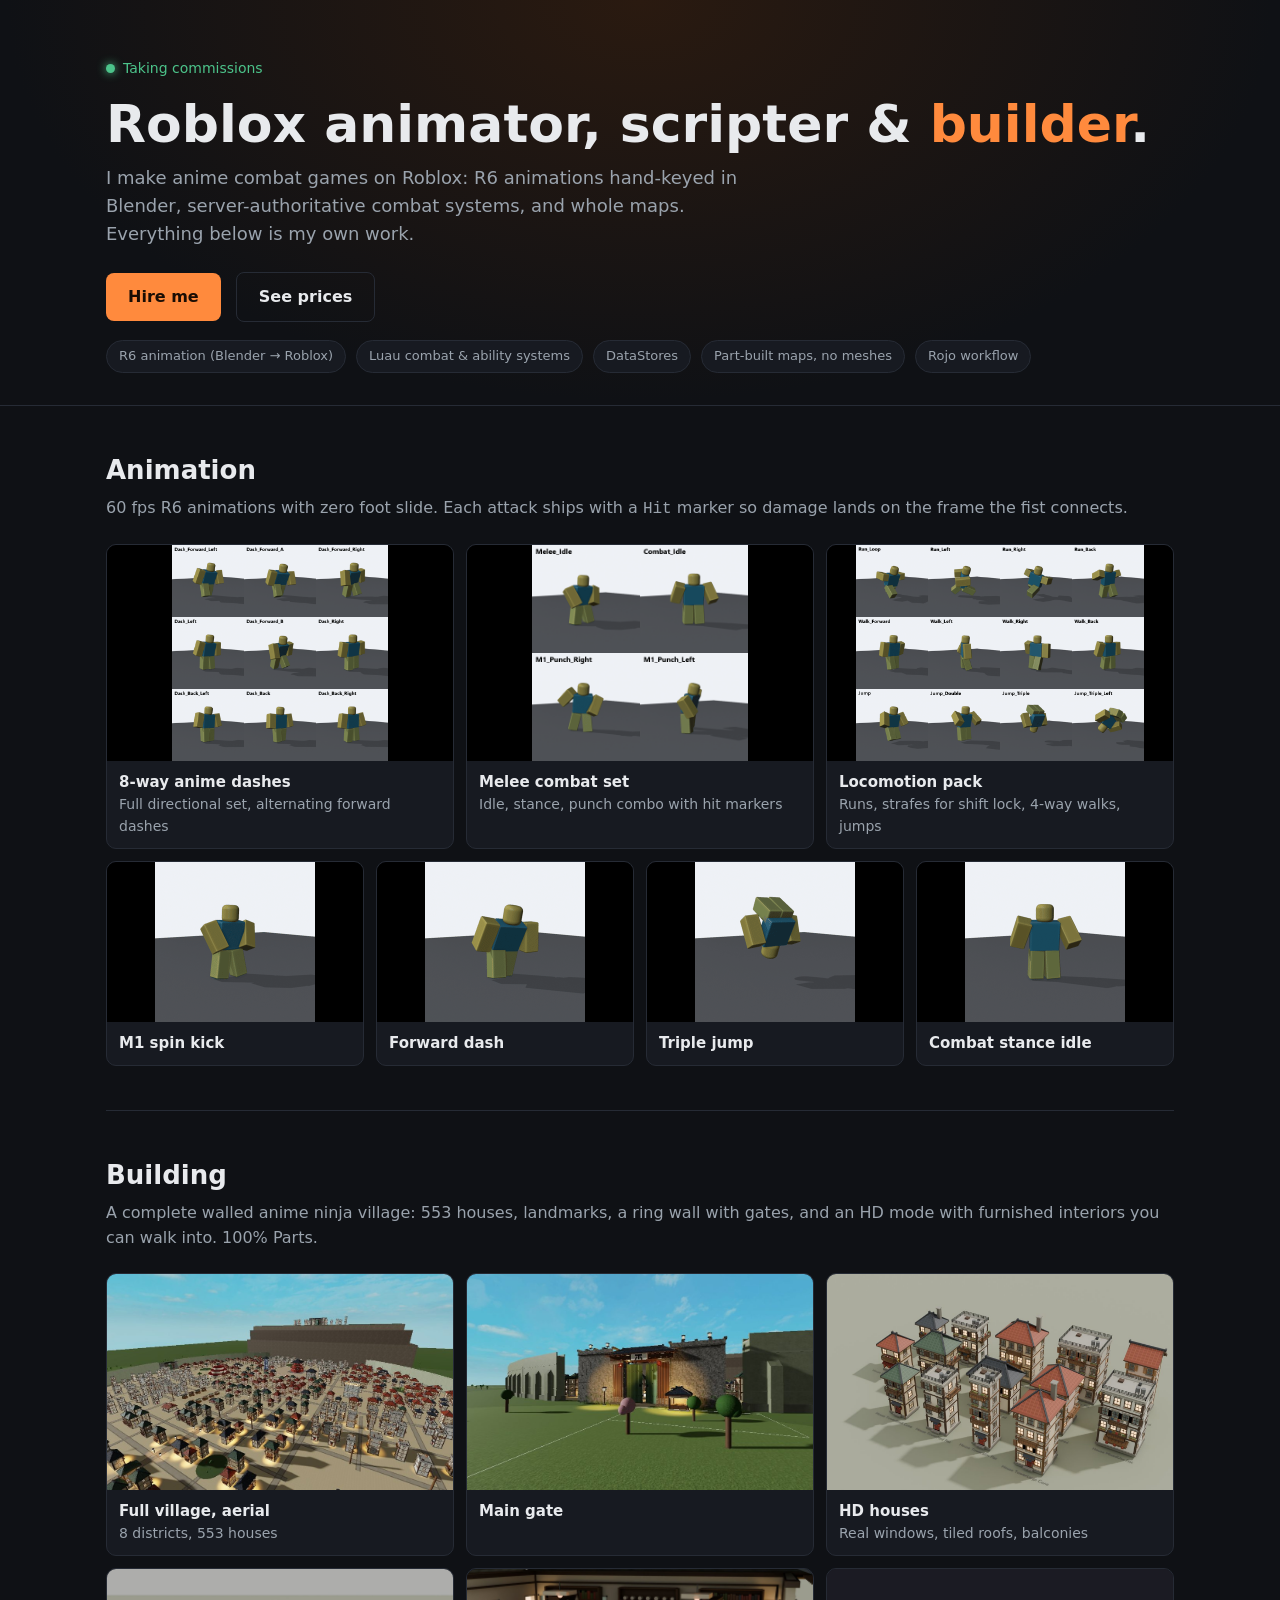
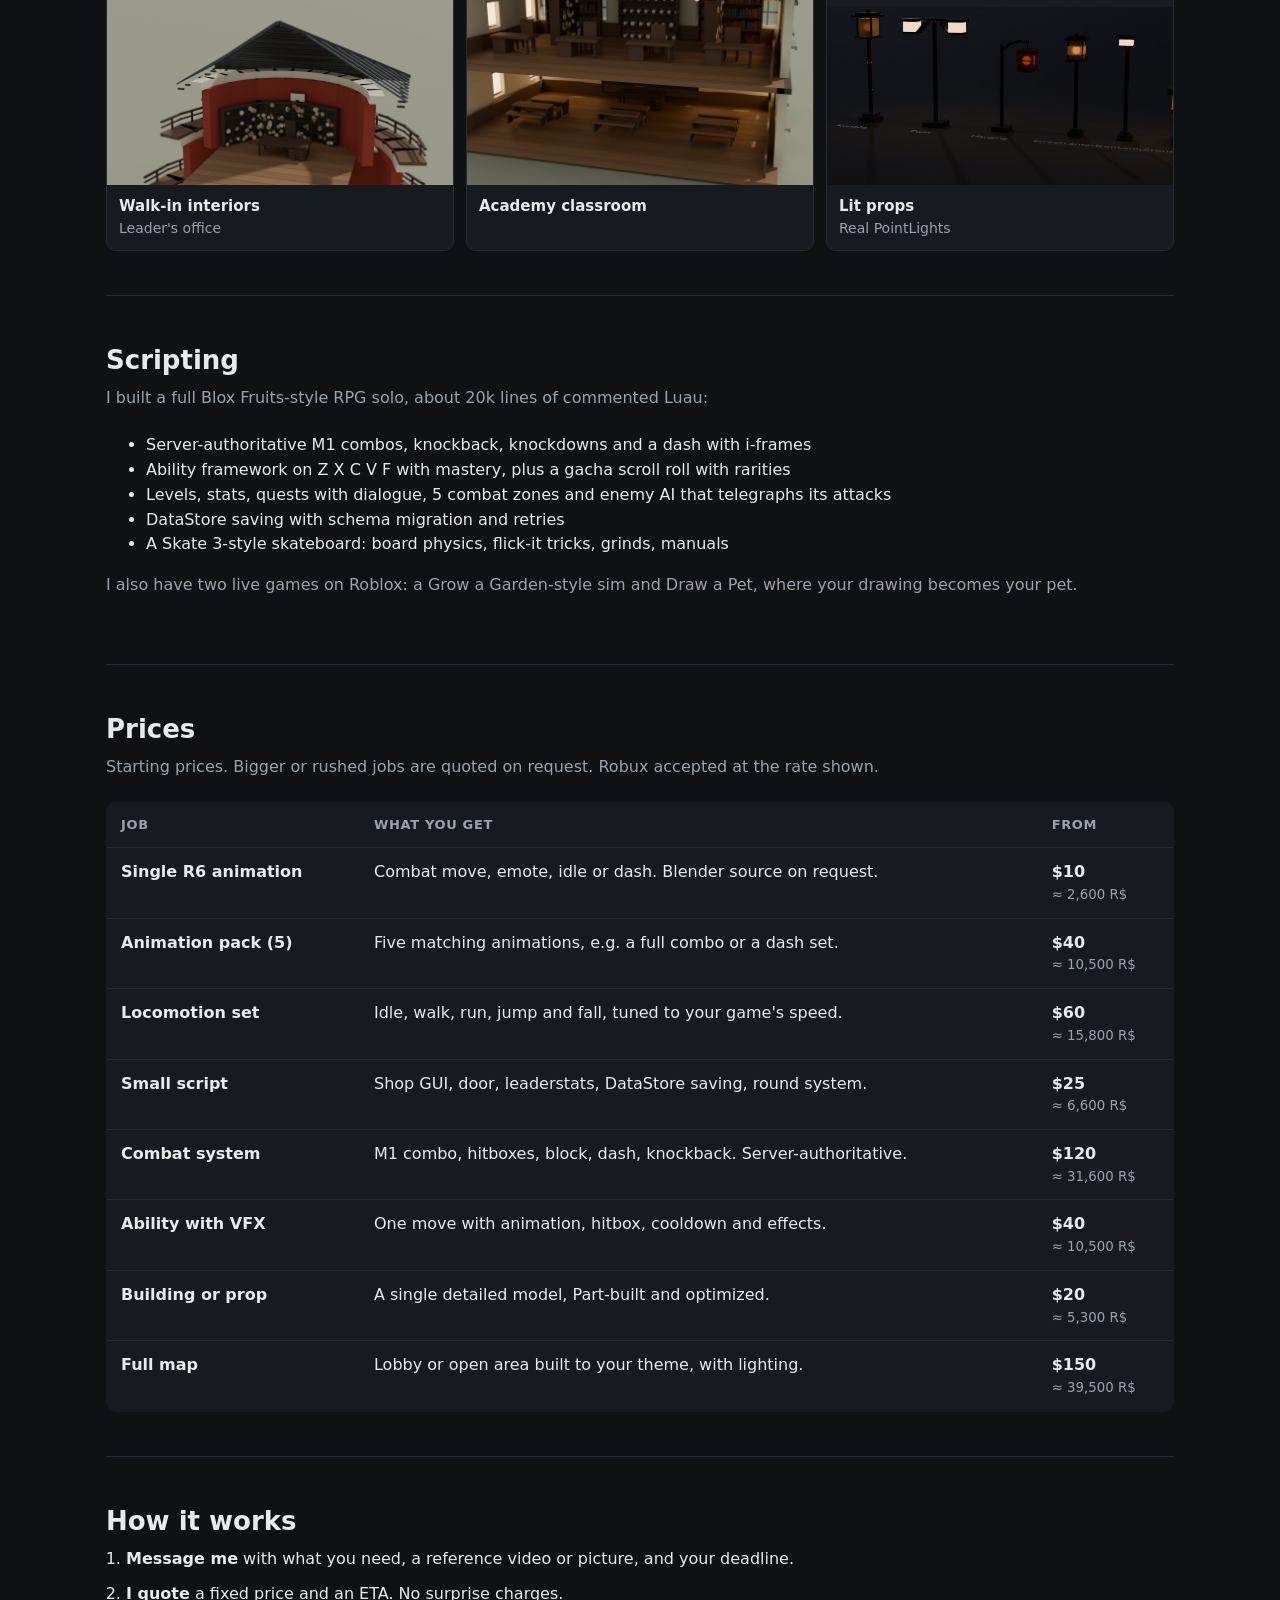
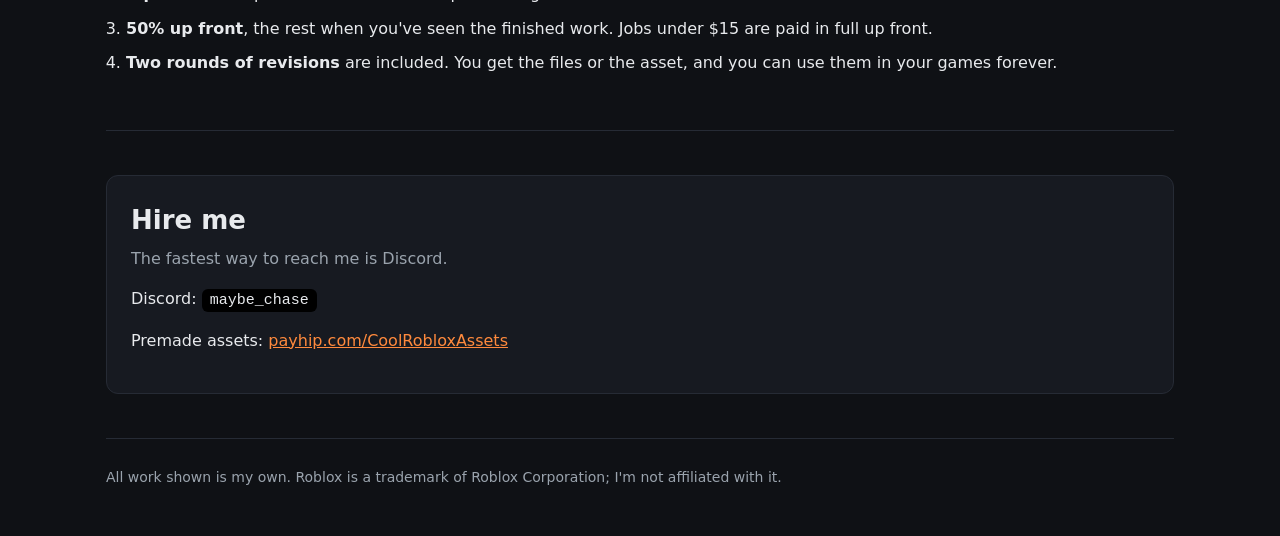
==== commissions/index.html @ 19af4368 "Add commissions page" ====
<!doctype html>
<html lang="en">
<head>
<meta charset="utf-8">
<meta name="viewport" content="width=device-width, initial-scale=1">
<title>Chase: Roblox Commissions</title>
<meta name="description" content="Roblox R6 animator, scripter and builder taking commissions: combat systems, anime animations, full maps.">
<link rel="icon" href="data:image/svg+xml,<svg xmlns='http://www.w3.org/2000/svg' viewBox='0 0 100 100'><text y='.9em' font-size='90'>⚔️</text></svg>">
<style>
:root{--bg:#0f1115;--panel:#171a21;--line:#262b35;--ink:#e8eaed;--dim:#9aa3ad;--accent:#ff8a3d;--ok:#4cc38a}
*{box-sizing:border-box}
body{margin:0;background:var(--bg);color:var(--ink);font:16px/1.55 system-ui,Segoe UI,Roboto,sans-serif}
a{color:var(--accent)}
.wrap{max-width:1100px;margin:0 auto;padding:0 16px}
header{padding:56px 0 32px;border-bottom:1px solid var(--line);background:radial-gradient(ellipse at top,#2a1a10 0%,var(--bg) 70%)}
h1{font-size:clamp(30px,6vw,52px);line-height:1.05;margin:0 0 12px}
h1 span{color:var(--accent)}
.lede{color:var(--dim);font-size:18px;max-width:640px;margin:0 0 24px}
.status{display:inline-flex;align-items:center;gap:8px;font-size:14px;color:var(--ok);margin-bottom:18px}
.status::before{content:"";width:9px;height:9px;border-radius:50%;background:var(--ok);box-shadow:0 0 10px var(--ok)}
.cta{display:inline-block;background:var(--accent);color:#1a0d04;font-weight:700;padding:12px 22px;border-radius:8px;text-decoration:none;margin-right:10px}
.cta.ghost{background:transparent;color:var(--ink);border:1px solid var(--line)}
section{padding:44px 0;border-bottom:1px solid var(--line)}
h2{font-size:26px;margin:0 0 6px}
.sub{color:var(--dim);margin:0 0 22px}
.grid{display:grid;gap:12px;grid-template-columns:repeat(auto-fill,minmax(250px,1fr))}
.grid.big{grid-template-columns:repeat(auto-fill,minmax(330px,1fr))}
figure{margin:0;background:var(--panel);border:1px solid var(--line);border-radius:10px;overflow:hidden}
figure img{display:block;width:100%;height:auto;aspect-ratio:16/10;object-fit:cover;background:#000}
figure.gif img{object-fit:contain}
figcaption{padding:10px 12px;font-size:14px;color:var(--dim)}
figcaption b{color:var(--ink);display:block;font-size:15px}
.facts{display:flex;flex-wrap:wrap;gap:10px;margin:18px 0 0}
.facts span{background:var(--panel);border:1px solid var(--line);border-radius:999px;padding:5px 12px;font-size:13px;color:var(--dim)}
table{width:100%;border-collapse:collapse;background:var(--panel);border:1px solid var(--line);border-radius:10px;overflow:hidden}
th,td{text-align:left;padding:12px 14px;border-bottom:1px solid var(--line);vertical-align:top}
th{font-size:13px;text-transform:uppercase;letter-spacing:.05em;color:var(--dim);font-weight:600}
td.p{white-space:nowrap;font-weight:700}
td.p small{display:block;font-weight:400;color:var(--dim)}
tr:last-child td{border-bottom:0}
.tablewrap{overflow-x:auto}
ol.steps{padding-left:20px;margin:0}
ol.steps li{margin:0 0 10px}
.contact{background:var(--panel);border:1px solid var(--line);border-radius:12px;padding:24px}
.contact code{background:#000;padding:3px 8px;border-radius:6px;font-size:15px}
footer{padding:28px 0 48px;color:var(--dim);font-size:14px}
</style>
</head>
<body>

<header>
  <div class="wrap">
    <div class="status" id="status">Taking commissions</div>
    <h1>Roblox animator, scripter &amp; <span>builder</span>.</h1>
    <p class="lede">I make anime combat games on Roblox: R6 animations hand-keyed in Blender, server-authoritative combat systems, and whole maps. Everything below is my own work.</p>
    <a class="cta" href="#contact">Hire me</a>
    <a class="cta ghost" href="#prices">See prices</a>
    <div class="facts">
      <span>R6 animation (Blender → Roblox)</span><span>Luau combat &amp; ability systems</span><span>DataStores</span><span>Part-built maps, no meshes</span><span>Rojo workflow</span>
    </div>
  </div>
</header>

<main class="wrap">

<section id="animation">
  <h2>Animation</h2>
  <p class="sub">60 fps R6 animations with zero foot slide. Each attack ships with a <code>Hit</code> marker so damage lands on the frame the fist connects.</p>
  <div class="grid big">
    <figure class="gif"><img loading="lazy" src="media/dashes.gif" alt="8-way anime dash set"><figcaption><b>8-way anime dashes</b>Full directional set, alternating forward dashes</figcaption></figure>
    <figure class="gif"><img loading="lazy" src="media/melee.gif" alt="Melee combat set"><figcaption><b>Melee combat set</b>Idle, stance, punch combo with hit markers</figcaption></figure>
    <figure class="gif"><img loading="lazy" src="media/R6-LocomotionPack.gif" alt="Locomotion pack"><figcaption><b>Locomotion pack</b>Runs, strafes for shift lock, 4-way walks, jumps</figcaption></figure>
  </div>
  <div class="grid" style="margin-top:12px">
    <figure class="gif"><img loading="lazy" src="media/M1_Spin_Kick.gif" alt="Spin kick"><figcaption><b>M1 spin kick</b></figcaption></figure>
    <figure class="gif"><img loading="lazy" src="media/Dash_Forward_A.gif" alt="Forward dash"><figcaption><b>Forward dash</b></figcaption></figure>
    <figure class="gif"><img loading="lazy" src="media/Jump_Triple.gif" alt="Triple jump"><figcaption><b>Triple jump</b></figcaption></figure>
    <figure class="gif"><img loading="lazy" src="media/Combat_Idle.gif" alt="Combat idle"><figcaption><b>Combat stance idle</b></figcaption></figure>
  </div>
</section>

<section id="building">
  <h2>Building</h2>
  <p class="sub">A complete walled anime ninja village: 553 houses, landmarks, a ring wall with gates, and an HD mode with furnished interiors you can walk into. 100% Parts.</p>
  <div class="grid big">
    <figure><img loading="lazy" src="media/01-aerial.jpg" alt="Village aerial"><figcaption><b>Full village, aerial</b>8 districts, 553 houses</figcaption></figure>
    <figure><img loading="lazy" src="media/05-main-gate.jpg" alt="Main gate"><figcaption><b>Main gate</b></figcaption></figure>
    <figure><img loading="lazy" src="media/12-hd-houses.jpg" alt="HD houses"><figcaption><b>HD houses</b>Real windows, tiled roofs, balconies</figcaption></figure>
    <figure><img loading="lazy" src="media/13-interior-kage-office.jpg" alt="Office interior"><figcaption><b>Walk-in interiors</b>Leader's office</figcaption></figure>
    <figure><img loading="lazy" src="media/14-interior-classroom.jpg" alt="Classroom interior"><figcaption><b>Academy classroom</b></figcaption></figure>
    <figure><img loading="lazy" src="media/20-lamps-night.jpg" alt="Lanterns at night"><figcaption><b>Lit props</b>Real PointLights</figcaption></figure>
  </div>
</section>

<section id="scripting">
  <h2>Scripting</h2>
  <p class="sub">I built a full Blox Fruits-style RPG solo, about 20k lines of commented Luau:</p>
  <ul>
    <li>Server-authoritative M1 combos, knockback, knockdowns and a dash with i-frames</li>
    <li>Ability framework on Z X C V F with mastery, plus a gacha scroll roll with rarities</li>
    <li>Levels, stats, quests with dialogue, 5 combat zones and enemy AI that telegraphs its attacks</li>
    <li>DataStore saving with schema migration and retries</li>
    <li>A Skate 3-style skateboard: board physics, flick-it tricks, grinds, manuals</li>
  </ul>
  <p class="sub" style="margin-top:14px">I also have two live games on Roblox: a Grow a Garden-style sim and Draw a Pet, where your drawing becomes your pet.</p>
</section>

<section id="prices">
  <h2>Prices</h2>
  <p class="sub">Starting prices. Bigger or rushed jobs are quoted on request. Robux accepted at the rate shown.</p>
  <div class="tablewrap"><table id="price-table">
    <thead><tr><th>Job</th><th>What you get</th><th>From</th></tr></thead>
    <tbody></tbody>
  </table></div>
</section>

<section id="how">
  <h2>How it works</h2>
  <ol class="steps">
    <li><b>Message me</b> with what you need, a reference video or picture, and your deadline.</li>
    <li><b>I quote</b> a fixed price and an ETA. No surprise charges.</li>
    <li><b>50% up front</b>, the rest when you've seen the finished work. Jobs under $15 are paid in full up front.</li>
    <li><b>Two rounds of revisions</b> are included. You get the files or the asset, and you can use them in your games forever.</li>
  </ol>
</section>

<section id="contact">
  <div class="contact">
    <h2>Hire me</h2>
    <p class="sub" style="margin-bottom:12px">The fastest way to reach me is Discord.</p>
    <p>Discord: <code id="discord"></code></p>
    <p id="roblox-row">Roblox: <a id="roblox" target="_blank" rel="noopener"></a></p>
    <p>Premade assets: <a href="https://payhip.com/CoolRobloxAssets" target="_blank" rel="noopener">payhip.com/CoolRobloxAssets</a></p>
  </div>
</section>

</main>

<footer><div class="wrap">All work shown is my own. Roblox is a trademark of Roblox Corporation; I'm not affiliated with it.</div></footer>

<script>
// ---- Edit these ----
const CONTACT = {
  discord: "maybe_chase",
  roblox:  "",                      // full profile URL, or leave "" to hide
};
const OPEN = true;                  // false shows "Commissions closed"
const ROBUX_PER_USD = 1 / 0.0038;   // DevEx rate, so a Robux payment is worth the same to you as dollars
const PRICES = [
  ["Single R6 animation", "Combat move, emote, idle or dash. Blender source on request.", 10],
  ["Animation pack (5)", "Five matching animations, e.g. a full combo or a dash set.", 40],
  ["Locomotion set", "Idle, walk, run, jump and fall, tuned to your game's speed.", 60],
  ["Small script", "Shop GUI, door, leaderstats, DataStore saving, round system.", 25],
  ["Combat system", "M1 combo, hitboxes, block, dash, knockback. Server-authoritative.", 120],
  ["Ability with VFX", "One move with animation, hitbox, cooldown and effects.", 40],
  ["Building or prop", "A single detailed model, Part-built and optimized.", 20],
  ["Full map", "Lobby or open area built to your theme, with lighting.", 150],
];
// --------------------

const fmt = n => n.toLocaleString("en-US");
document.querySelector("#price-table tbody").innerHTML = PRICES.map(([job, what, usd]) =>
  `<tr><td><b>${job}</b></td><td>${what}</td><td class="p">$${usd}<small>≈ ${fmt(Math.round(usd * ROBUX_PER_USD / 100) * 100)} R$</small></td></tr>`
).join("");
document.getElementById("discord").textContent = CONTACT.discord;
if (CONTACT.roblox) { const a = document.getElementById("roblox"); a.href = CONTACT.roblox; a.textContent = CONTACT.roblox.replace(/^https?:\/\//, ""); }
else document.getElementById("roblox-row").remove();
if (!OPEN) { const s = document.getElementById("status"); s.textContent = "Commissions closed"; s.style.color = "#9aa3ad"; }
</script>
</body>
</html>
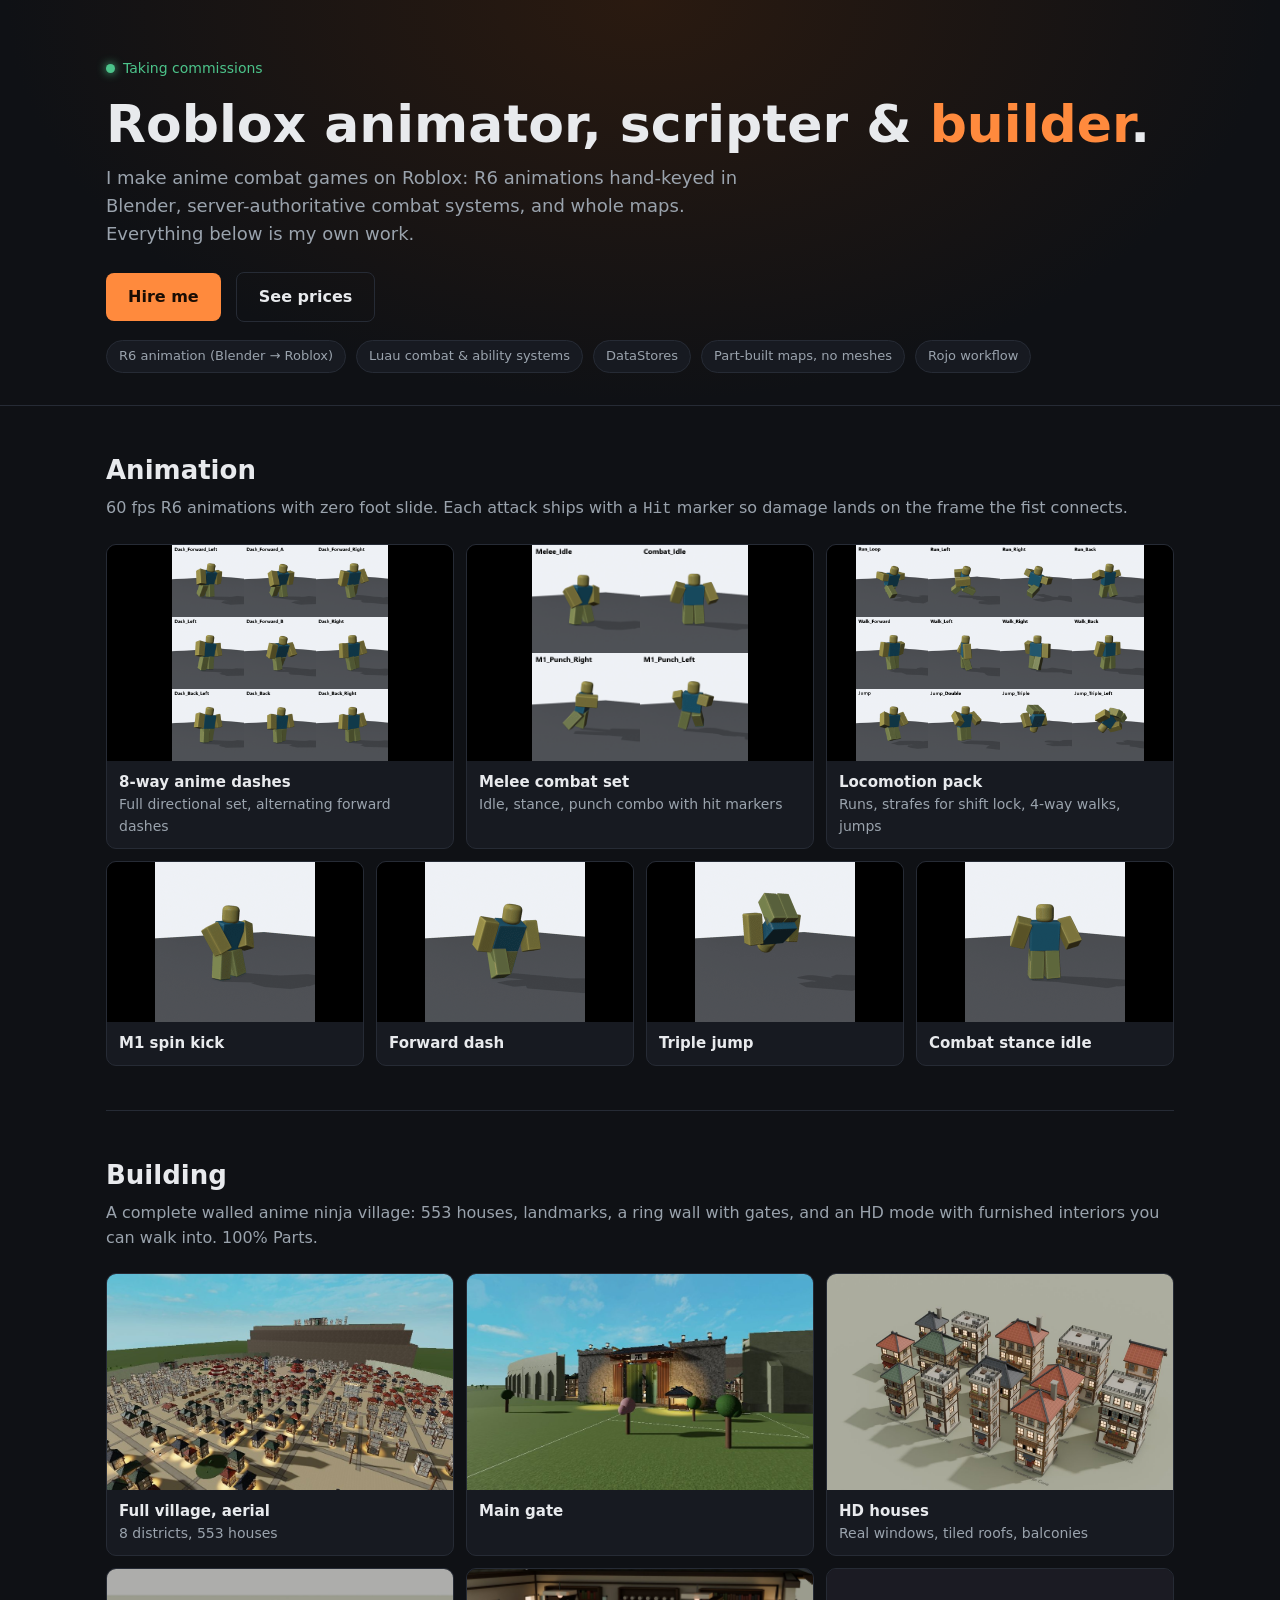
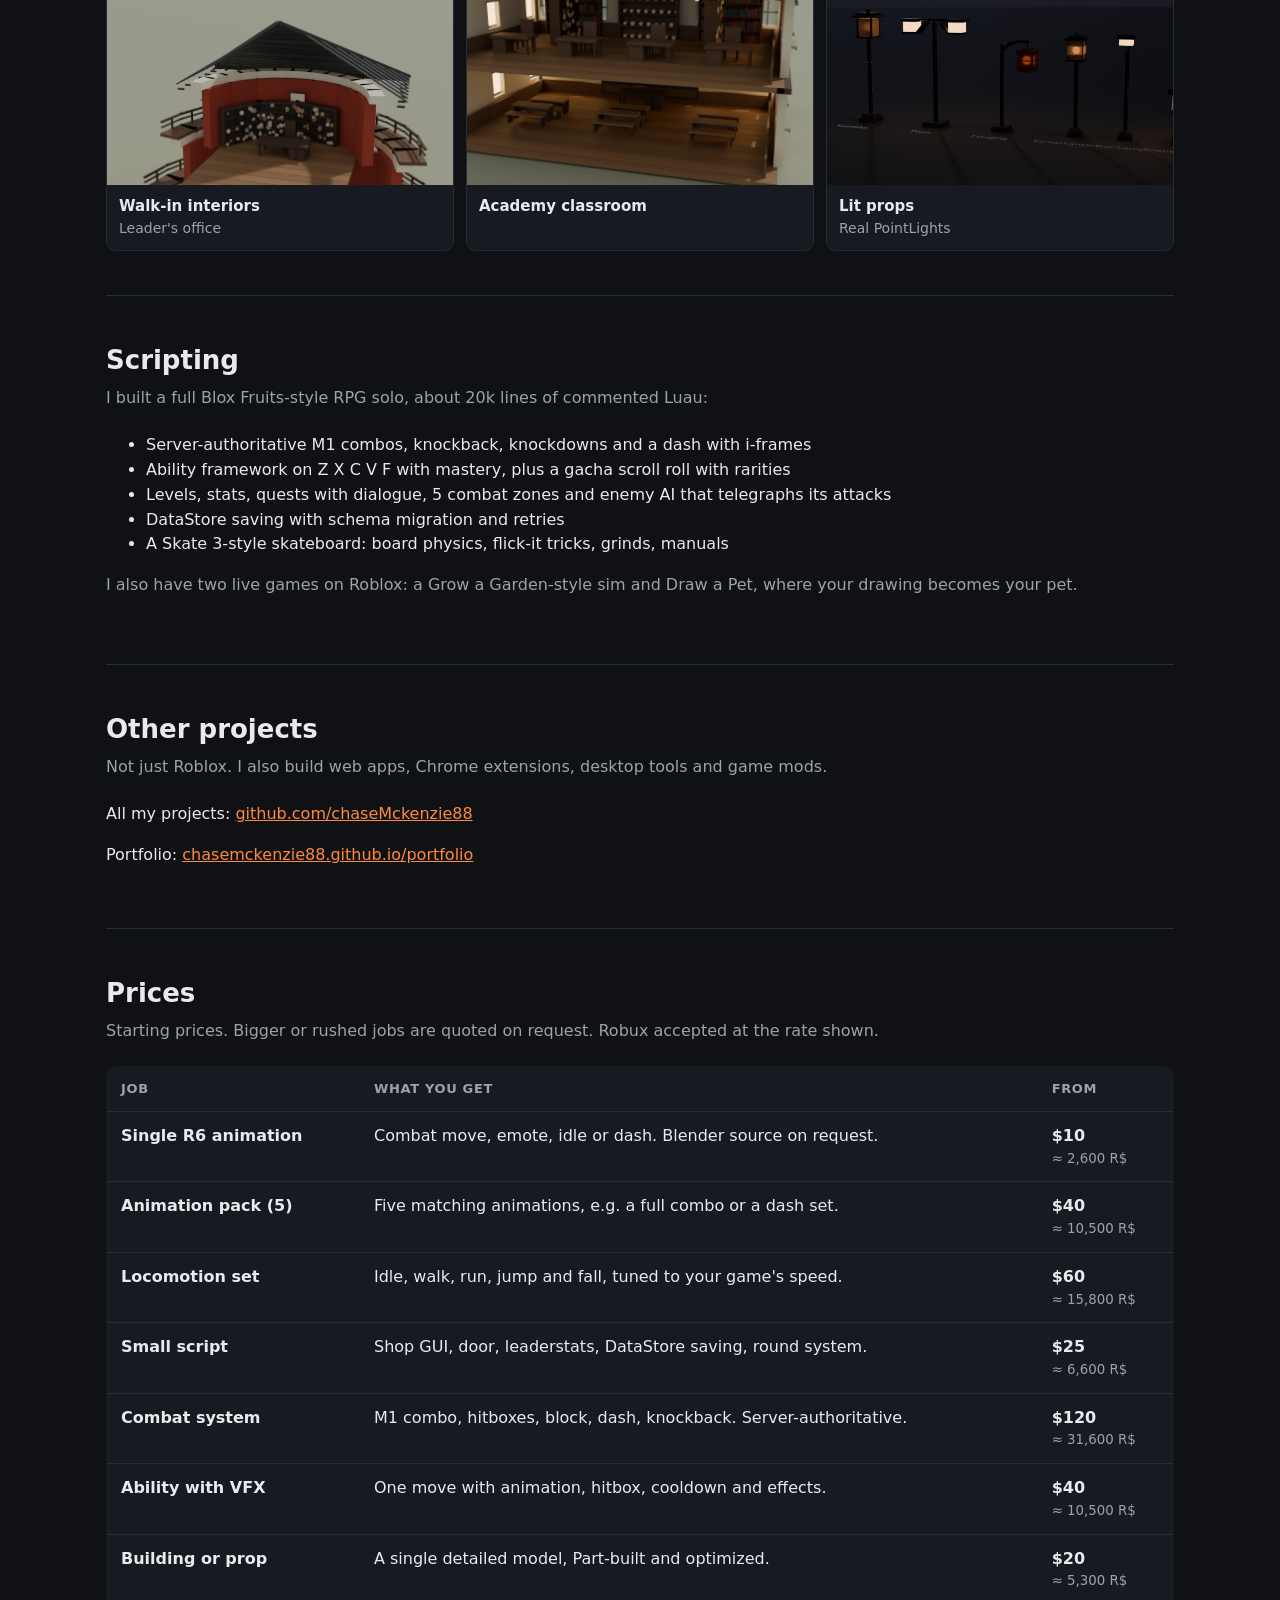
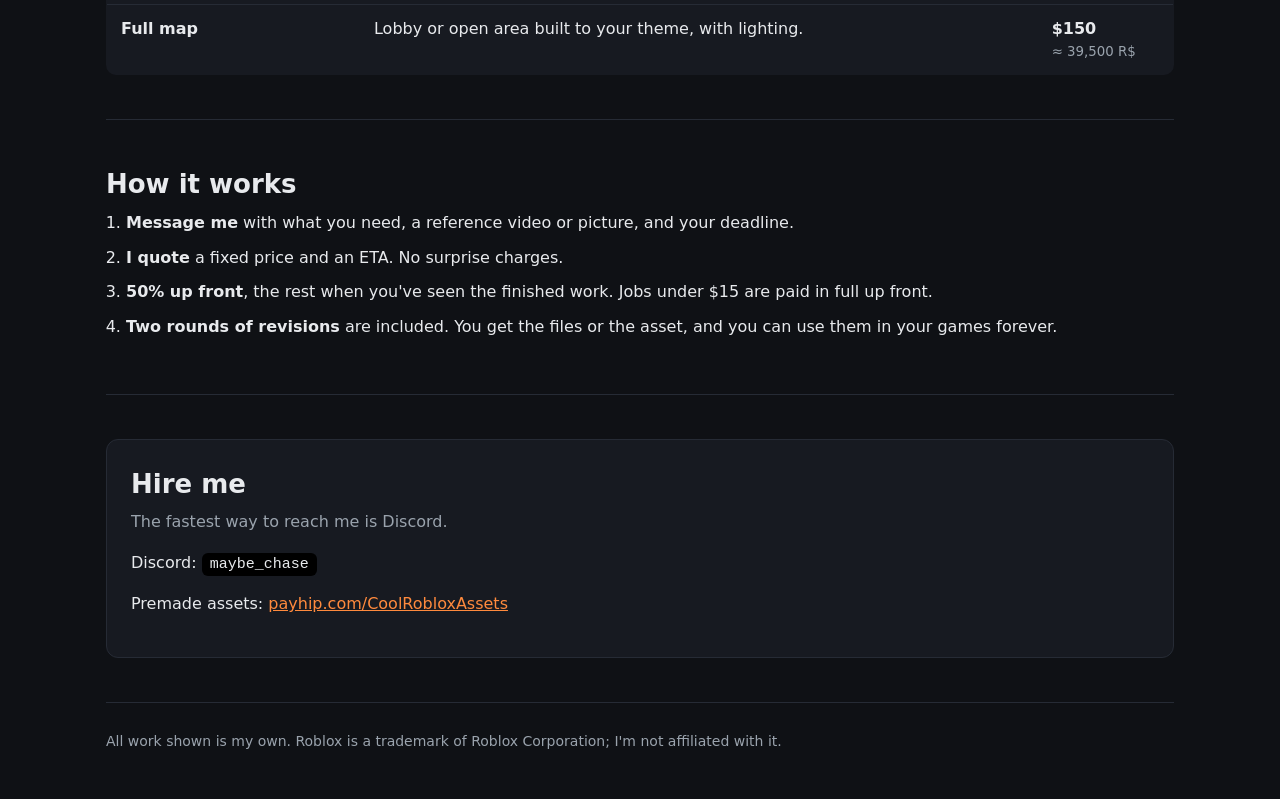
==== commit 0b9b4e15: "Commissions page: link GitHub and portfolio as other projects" ====
--- a/commissions/index.html
+++ b/commissions/index.html
@@ -105,6 +105,13 @@
   <p class="sub" style="margin-top:14px">I also have two live games on Roblox: a Grow a Garden-style sim and Draw a Pet, where your drawing becomes your pet.</p>
 </section>
 
+<section id="more">
+  <h2>Other projects</h2>
+  <p class="sub">Not just Roblox. I also build web apps, Chrome extensions, desktop tools and game mods.</p>
+  <p style="margin-top:12px">All my projects: <a href="https://github.com/chaseMckenzie88" target="_blank" rel="noopener">github.com/chaseMckenzie88</a></p>
+  <p>Portfolio: <a href="https://chasemckenzie88.github.io/portfolio/" target="_blank" rel="noopener">chasemckenzie88.github.io/portfolio</a></p>
+</section>
+
 <section id="prices">
   <h2>Prices</h2>
   <p class="sub">Starting prices. Bigger or rushed jobs are quoted on request. Robux accepted at the rate shown.</p>
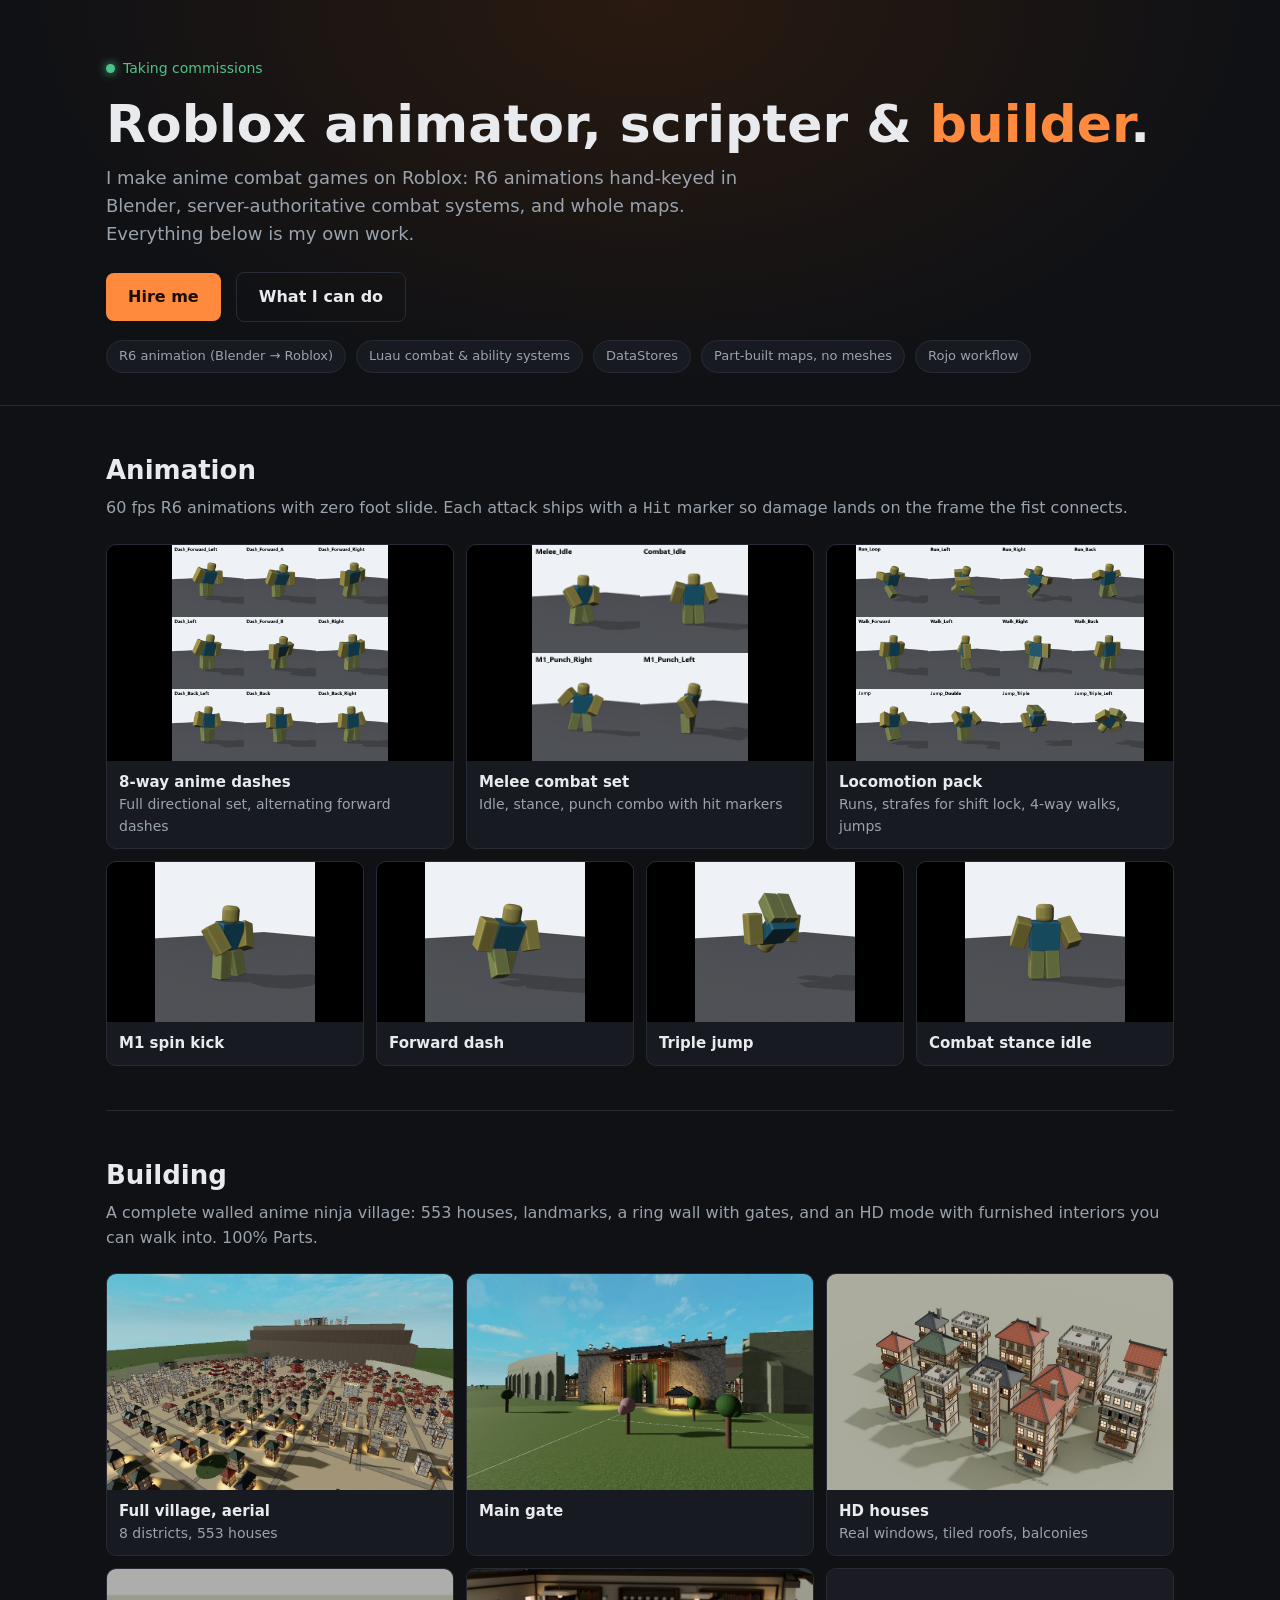
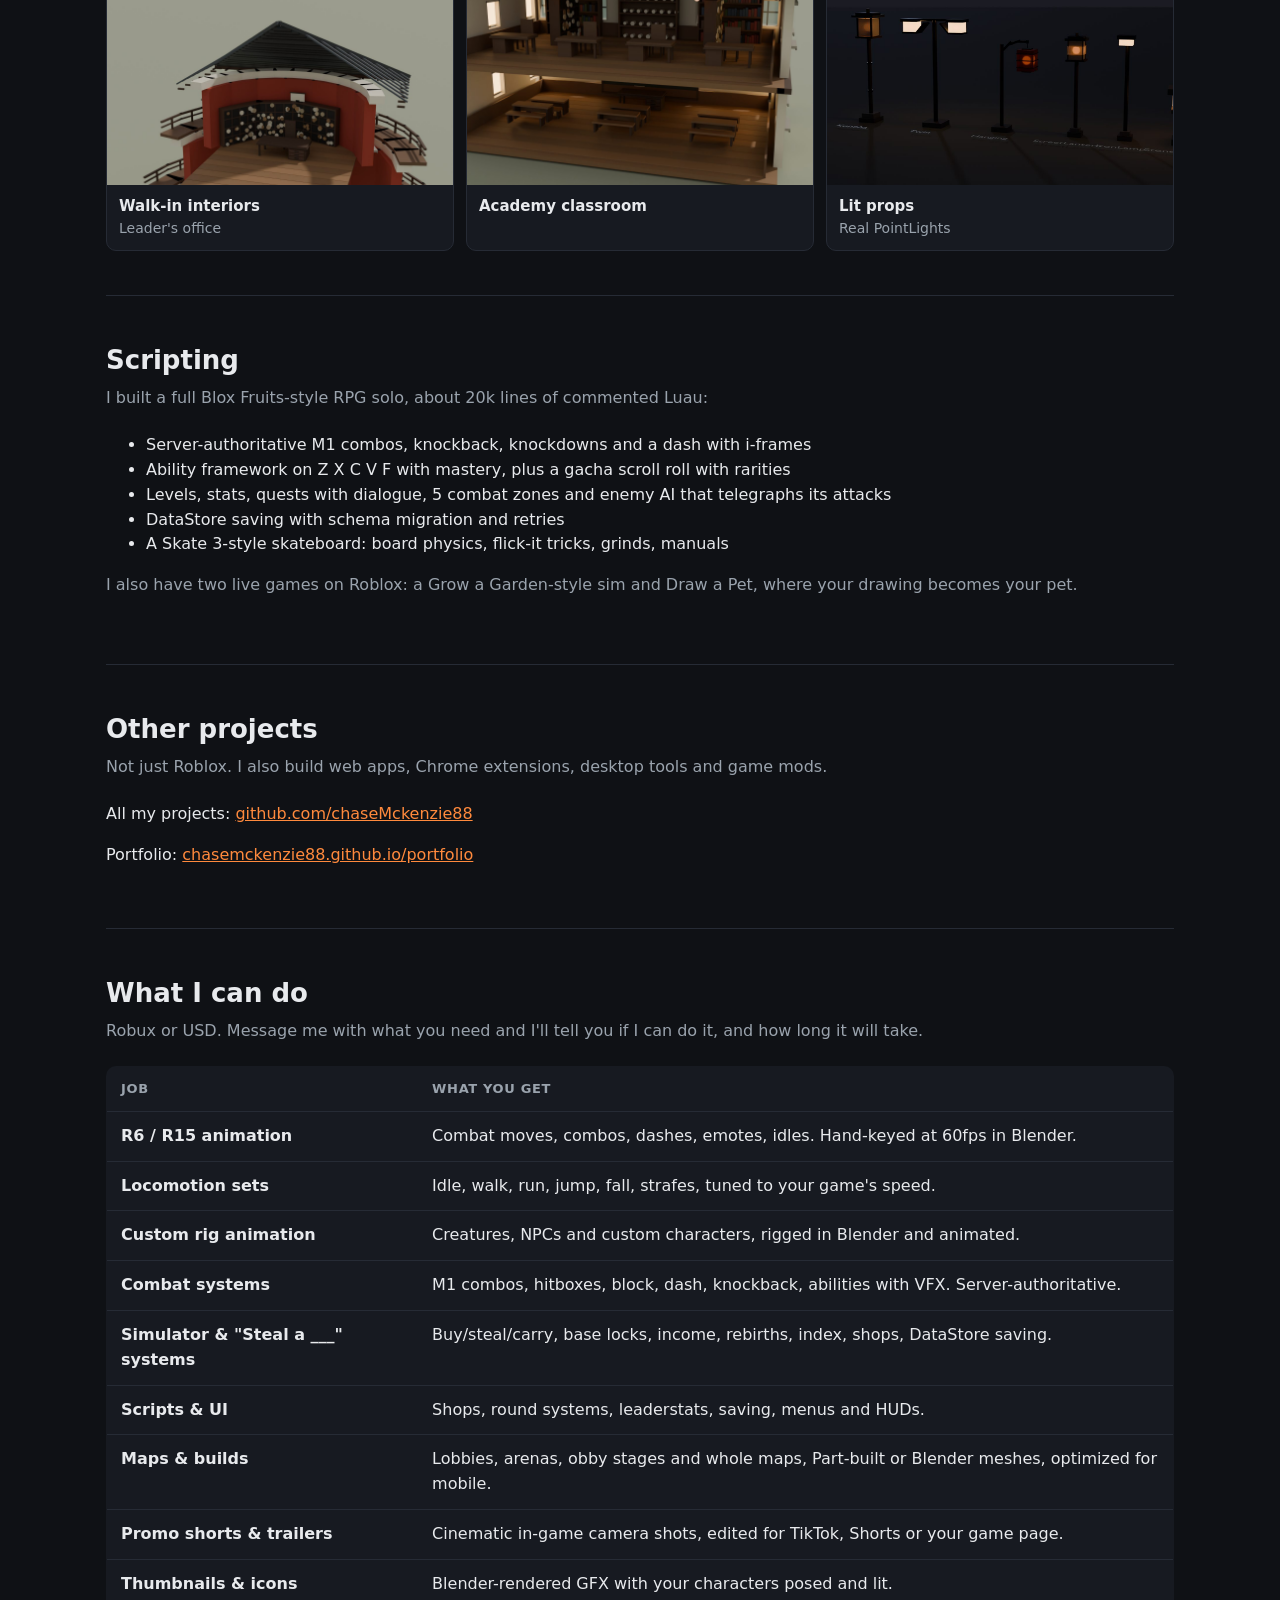
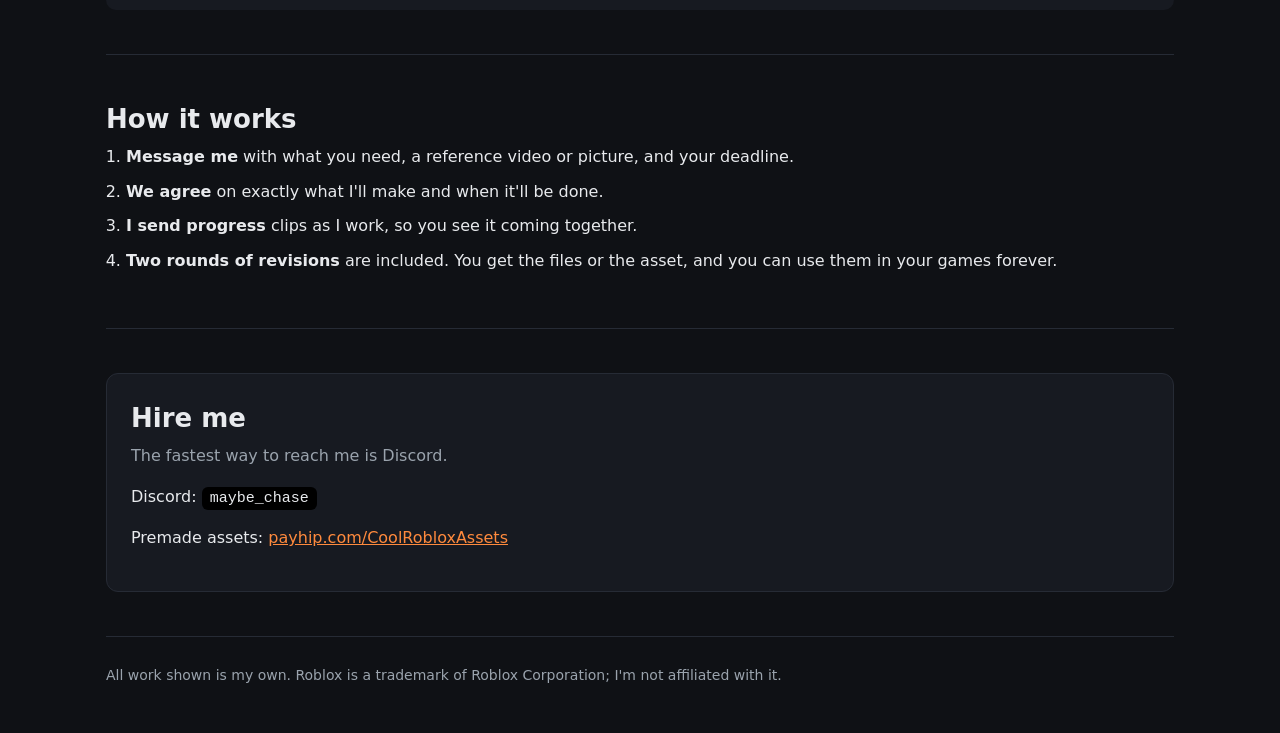
==== commit b57a498b: "Commissions page: list services instead of prices, drop deposit terms" ====
--- a/commissions/index.html
+++ b/commissions/index.html
@@ -54,7 +54,7 @@
     <h1>Roblox animator, scripter &amp; <span>builder</span>.</h1>
     <p class="lede">I make anime combat games on Roblox: R6 animations hand-keyed in Blender, server-authoritative combat systems, and whole maps. Everything below is my own work.</p>
     <a class="cta" href="#contact">Hire me</a>
-    <a class="cta ghost" href="#prices">See prices</a>
+    <a class="cta ghost" href="#services">What I can do</a>
     <div class="facts">
       <span>R6 animation (Blender → Roblox)</span><span>Luau combat &amp; ability systems</span><span>DataStores</span><span>Part-built maps, no meshes</span><span>Rojo workflow</span>
     </div>
@@ -112,11 +112,11 @@
   <p>Portfolio: <a href="https://chasemckenzie88.github.io/portfolio/" target="_blank" rel="noopener">chasemckenzie88.github.io/portfolio</a></p>
 </section>
 
-<section id="prices">
-  <h2>Prices</h2>
-  <p class="sub">Starting prices. Bigger or rushed jobs are quoted on request. Robux accepted at the rate shown.</p>
-  <div class="tablewrap"><table id="price-table">
-    <thead><tr><th>Job</th><th>What you get</th><th>From</th></tr></thead>
+<section id="services">
+  <h2>What I can do</h2>
+  <p class="sub">Robux or USD. Message me with what you need and I'll tell you if I can do it, and how long it will take.</p>
+  <div class="tablewrap"><table id="service-table">
+    <thead><tr><th>Job</th><th>What you get</th></tr></thead>
     <tbody></tbody>
   </table></div>
 </section>
@@ -125,8 +125,8 @@
   <h2>How it works</h2>
   <ol class="steps">
     <li><b>Message me</b> with what you need, a reference video or picture, and your deadline.</li>
-    <li><b>I quote</b> a fixed price and an ETA. No surprise charges.</li>
-    <li><b>50% up front</b>, the rest when you've seen the finished work. Jobs under $15 are paid in full up front.</li>
+    <li><b>We agree</b> on exactly what I'll make and when it'll be done.</li>
+    <li><b>I send progress</b> clips as I work, so you see it coming together.</li>
     <li><b>Two rounds of revisions</b> are included. You get the files or the asset, and you can use them in your games forever.</li>
   </ol>
 </section>
@@ -152,22 +152,21 @@
   roblox:  "",                      // full profile URL, or leave "" to hide
 };
 const OPEN = true;                  // false shows "Commissions closed"
-const ROBUX_PER_USD = 1 / 0.0038;   // DevEx rate, so a Robux payment is worth the same to you as dollars
-const PRICES = [
-  ["Single R6 animation", "Combat move, emote, idle or dash. Blender source on request.", 10],
-  ["Animation pack (5)", "Five matching animations, e.g. a full combo or a dash set.", 40],
-  ["Locomotion set", "Idle, walk, run, jump and fall, tuned to your game's speed.", 60],
-  ["Small script", "Shop GUI, door, leaderstats, DataStore saving, round system.", 25],
-  ["Combat system", "M1 combo, hitboxes, block, dash, knockback. Server-authoritative.", 120],
-  ["Ability with VFX", "One move with animation, hitbox, cooldown and effects.", 40],
-  ["Building or prop", "A single detailed model, Part-built and optimized.", 20],
-  ["Full map", "Lobby or open area built to your theme, with lighting.", 150],
+const SERVICES = [
+  ["R6 / R15 animation", "Combat moves, combos, dashes, emotes, idles. Hand-keyed at 60fps in Blender."],
+  ["Locomotion sets", "Idle, walk, run, jump, fall, strafes, tuned to your game's speed."],
+  ["Custom rig animation", "Creatures, NPCs and custom characters, rigged in Blender and animated."],
+  ["Combat systems", "M1 combos, hitboxes, block, dash, knockback, abilities with VFX. Server-authoritative."],
+  ["Simulator & \"Steal a ___\" systems", "Buy/steal/carry, base locks, income, rebirths, index, shops, DataStore saving."],
+  ["Scripts & UI", "Shops, round systems, leaderstats, saving, menus and HUDs."],
+  ["Maps & builds", "Lobbies, arenas, obby stages and whole maps, Part-built or Blender meshes, optimized for mobile."],
+  ["Promo shorts & trailers", "Cinematic in-game camera shots, edited for TikTok, Shorts or your game page."],
+  ["Thumbnails & icons", "Blender-rendered GFX with your characters posed and lit."],
 ];
 // --------------------
 
-const fmt = n => n.toLocaleString("en-US");
-document.querySelector("#price-table tbody").innerHTML = PRICES.map(([job, what, usd]) =>
-  `<tr><td><b>${job}</b></td><td>${what}</td><td class="p">$${usd}<small>≈ ${fmt(Math.round(usd * ROBUX_PER_USD / 100) * 100)} R$</small></td></tr>`
+document.querySelector("#service-table tbody").innerHTML = SERVICES.map(([job, what]) =>
+  `<tr><td><b>${job}</b></td><td>${what}</td></tr>`
 ).join("");
 document.getElementById("discord").textContent = CONTACT.discord;
 if (CONTACT.roblox) { const a = document.getElementById("roblox"); a.href = CONTACT.roblox; a.textContent = CONTACT.roblox.replace(/^https?:\/\//, ""); }
